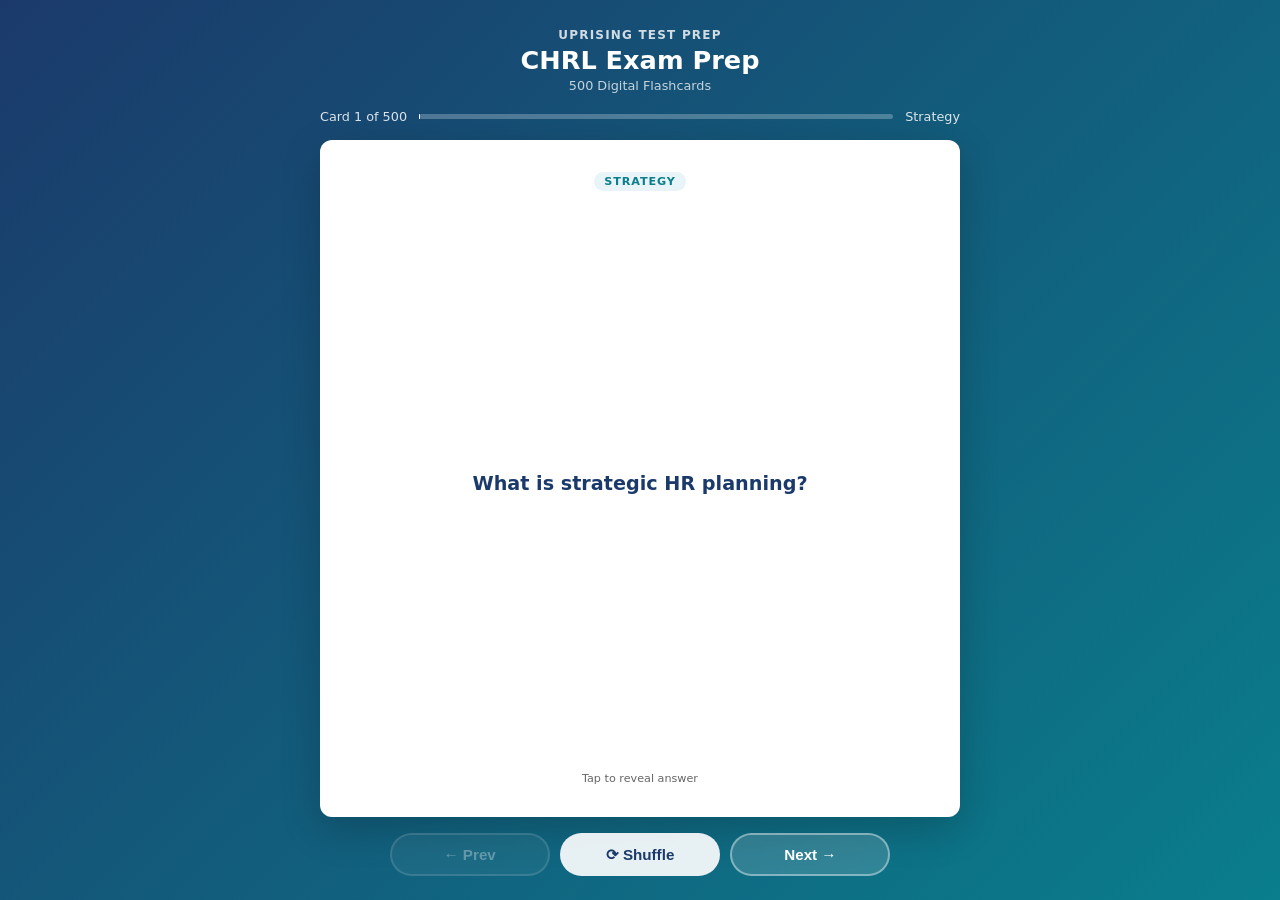
==== flashcards/index.html @ 1324adc2 "Deploy CHRL exam" ====
<!DOCTYPE html>
<html lang="en">
<head>
  <meta charset="UTF-8">
  <meta name="viewport" content="width=device-width, initial-scale=1.0">
  <title>CHRL Exam Prep — Flashcards</title>
  <style>
    :root {
      --blue:   #1B3A6B;
      --teal:   #0A7E8C;
      --ltblue: #E8F4F8;
      --white:  #FFFFFF;
      --text:   #1A1A1A;
      --muted:  #666;
      --radius: 12px;
    }
    * { box-sizing: border-box; margin: 0; padding: 0; }
    html, body { height: 100%; }
    body {
      font-family: 'Segoe UI', system-ui, sans-serif;
      background: linear-gradient(135deg, var(--blue) 0%, var(--teal) 100%);
      min-height: 100dvh;
      display: flex;
      flex-direction: column;
      align-items: center;
      padding: 1.25rem 1rem 1rem;
      gap: 0.75rem;
      overflow-x: hidden;
    }
    header { text-align: center; color: #fff; flex-shrink: 0; }
    header .brand { font-size: 0.75rem; font-weight: 700; letter-spacing: 0.1em; opacity: 0.8; text-transform: uppercase; }
    header h1 { font-size: 1.3rem; font-weight: 800; margin-top: 0.2rem; }
    header .subtitle { font-size: 0.8rem; opacity: 0.75; margin-top: 0.15rem; }
    #progress-info {
      display: flex; align-items: center; gap: 0.75rem;
      color: rgba(255,255,255,0.85); font-size: 0.8rem;
      flex-shrink: 0; width: 100%; max-width: 640px;
    }
    #progress-bar-track {
      flex: 1; background: rgba(255,255,255,0.25);
      border-radius: 4px; height: 5px;
    }
    #progress-bar-fill { height: 100%; background: #fff; border-radius: 4px; transition: width 0.3s; }
    .card-scene {
      width: 100%; max-width: 640px;
      perspective: 1200px;
      cursor: pointer;
      flex: 1; min-height: 0;
      display: flex; flex-direction: column;
    }
    .card-inner {
      position: relative; width: 100%;
      flex: 1; min-height: 0;
      transition: transform 0.55s cubic-bezier(.4,0,.2,1);
      transform-style: preserve-3d;
    }
    .card-scene.flipped .card-inner { transform: rotateY(180deg); }
    .card-face {
      position: absolute; inset: 0;
      backface-visibility: hidden; -webkit-backface-visibility: hidden;
      border-radius: var(--radius);
      display: flex; flex-direction: column;
      padding: 1.5rem 1.75rem;
      box-shadow: 0 12px 40px rgba(0,0,0,0.2);
      overflow: hidden;
    }
    .card-front { background: var(--white); align-items: center; justify-content: center; }
    .card-back  { background: var(--ltblue); transform: rotateY(180deg); }
    .card-badge {
      font-size: 0.7rem; font-weight: 700; text-transform: uppercase;
      letter-spacing: 0.08em;
      background: var(--ltblue); color: var(--teal);
      padding: 0.2rem 0.65rem; border-radius: 20px;
      margin-bottom: 0.85rem; flex-shrink: 0;
    }
    .card-back .card-badge { background: rgba(10,126,140,0.12); }
    .card-front .q-text {
      font-size: 1.1rem; font-weight: 600; color: var(--blue); line-height: 1.55;
      text-align: center; overflow-y: auto; flex: 1;
      display: flex; align-items: center; justify-content: center;
      scrollbar-width: thin; scrollbar-color: rgba(27,58,107,0.3) transparent;
    }
    .card-back .a-label { font-size: 0.7rem; font-weight: 700; color: var(--teal); text-transform: uppercase; letter-spacing: 0.08em; margin-bottom: 0.4rem; flex-shrink: 0; }
    .card-back .a-text  {
      font-size: 0.975rem; color: var(--text); line-height: 1.65;
      overflow-y: auto; flex: 1; min-height: 0; padding-right: 4px;
      scrollbar-width: thin; scrollbar-color: rgba(10,126,140,0.4) transparent;
    }
    .card-back .a-text::-webkit-scrollbar { width: 4px; }
    .card-back .a-text::-webkit-scrollbar-track { background: transparent; }
    .card-back .a-text::-webkit-scrollbar-thumb { background: rgba(10,126,140,0.4); border-radius: 4px; }
    .tap-hint { flex-shrink: 0; margin-top: 0.6rem; font-size: 0.7rem; color: var(--muted); text-align: center; }
    .card-back .tap-hint { color: var(--teal); opacity: 0.7; }
    .controls {
      display: flex; gap: 0.65rem; flex-wrap: nowrap;
      justify-content: center; flex-shrink: 0;
      width: 100%; max-width: 640px;
      padding-bottom: env(safe-area-inset-bottom, 0px);
    }
    .btn {
      padding: 0.6rem 1.2rem; border-radius: 50px;
      border: 2px solid rgba(255,255,255,0.4);
      background: rgba(255,255,255,0.15); color: #fff;
      font-weight: 700; font-size: 0.875rem; cursor: pointer;
      transition: all 0.2s; backdrop-filter: blur(4px);
      white-space: nowrap; flex: 1; max-width: 160px;
    }
    .btn:hover { background: rgba(255,255,255,0.3); border-color: rgba(255,255,255,0.7); }
    .btn:active { transform: scale(0.96); }
    .btn:disabled { opacity: 0.35; cursor: not-allowed; }
    .btn.btn-primary { background: rgba(255,255,255,0.9); color: var(--blue); border-color: transparent; }
    .btn.btn-primary:hover { background: #fff; }
    #loading { color: rgba(255,255,255,0.8); font-size: 1rem; text-align: center; padding: 3rem; flex: 1; }
    @media (min-width: 768px) {
      body { padding: 1.75rem 1.5rem 1.5rem; gap: 1rem; }
      header h1 { font-size: 1.6rem; }
      .card-face { padding: 2rem 2.5rem; }
      .card-front .q-text { font-size: 1.2rem; }
      .card-back .a-text { font-size: 1.05rem; }
      .btn { font-size: 0.95rem; padding: 0.65rem 1.4rem; }
    }
    @media (max-width: 380px) {
      body { padding: 0.75rem; gap: 0.5rem; }
      header .brand { font-size: 0.65rem; }
      header h1 { font-size: 1.1rem; }
      header .subtitle { display: none; }
      .card-face { padding: 1rem 1.1rem; }
      .card-front .q-text { font-size: 0.975rem; }
      .card-back .a-text { font-size: 0.875rem; }
      .btn { font-size: 0.8rem; padding: 0.5rem 0.75rem; }
    }
  </style>
</head>
<body>
<header>
  <div class="brand">Uprising Test Prep</div>
  <h1>CHRL Exam Prep</h1>
  <div class="subtitle">500 Digital Flashcards</div>
</header>
<div id="progress-info">
  <span id="card-counter">Card 1 of 500</span>
  <div id="progress-bar-track"><div id="progress-bar-fill" style="width:0%"></div></div>
  <span id="domain-label"></span>
</div>
<div id="loading">Loading flashcards...</div>
<div class="card-scene" id="card-scene" style="display:none" onclick="flipCard()">
  <div class="card-inner" id="card-inner">
    <div class="card-face card-front">
      <div class="card-badge" id="front-badge"></div>
      <div class="q-text" id="q-text"></div>
      <div class="tap-hint">Tap to reveal answer</div>
    </div>
    <div class="card-face card-back">
      <div class="card-badge" id="back-badge">Answer</div>
      <div class="a-label">Answer</div>
      <div class="a-text" id="a-text"></div>
      <div class="tap-hint">Tap to flip back</div>
    </div>
  </div>
</div>
<div class="controls" id="controls" style="display:none">
  <button class="btn" id="prev-btn" onclick="event.stopPropagation();move(-1)" disabled>&#8592; Prev</button>
  <button class="btn btn-primary" onclick="event.stopPropagation();shuffleCards()">&#10227; Shuffle</button>
  <button class="btn" id="next-btn" onclick="event.stopPropagation();move(1)">Next &#8594;</button>
</div>
<script>
const DOMAIN_LABELS = {
  strategy: "Strategy",
  professional_practice: "Professional Practice",
  organizational_effectiveness: "Organizational Effectiveness",
  workforce_planning_and_talent_management: "Workforce Planning and Talent Management",
  labour_and_employee_relations: "Labour and Employee Relations",
  total_rewards: "Total Rewards",
  learning_and_development: "Learning and Development",
  health_wellness_and_safe_workplace: "Health Wellness and Safe Workplace",
  hr_metrics_reporting_and_financial_management: "HR Metrics Reporting and Financial Management",
  employment_contracts_and_terminations: "Employment Contracts and Terminations",
  employer_obligations: "Employer Obligations",
  regulations_and_legislation: "Regulations and Legislation",
};
let cards   = [];
let current = 0;
async function init() {
  try {
    const res = await fetch('flashcards.json');
    if (!res.ok) throw new Error('Network error');
    cards = await res.json();
    document.getElementById('loading').style.display    = 'none';
    document.getElementById('card-scene').style.display = 'flex';
    document.getElementById('controls').style.display   = 'flex';
    show();
  } catch (e) {
    document.getElementById('loading').textContent = 'Error loading flashcards. Please try refreshing.';
  }
}
function domainLabel(key) {
  return DOMAIN_LABELS[key] || key.replace(/_/g, ' ').replace(/\b\w/g, c => c.toUpperCase());
}
function show() {
  const c = cards[current];
  document.getElementById('card-scene').classList.remove('flipped');
  document.getElementById('a-text').scrollTop = 0;
  const label = domainLabel(c.domain || c.chapter || '');
  document.getElementById('q-text').textContent       = c.front;
  document.getElementById('a-text').textContent       = c.back;
  document.getElementById('front-badge').textContent  = label;
  document.getElementById('back-badge').textContent   = label;
  document.getElementById('card-counter').textContent = `Card ${current+1} of ${cards.length}`;
  document.getElementById('domain-label').textContent = label;
  document.getElementById('progress-bar-fill').style.width = `${((current+1)/cards.length*100).toFixed(1)}%`;
  document.getElementById('prev-btn').disabled = current === 0;
  document.getElementById('next-btn').disabled = current === cards.length - 1;
}
function flipCard() { document.getElementById('card-scene').classList.toggle('flipped'); }
function move(dir) {
  const next = current + dir;
  if (next < 0 || next >= cards.length) return;
  current = next; show();
}
function shuffleCards() {
  for (let i = cards.length - 1; i > 0; i--) {
    const j = Math.floor(Math.random() * (i+1));
    [cards[i], cards[j]] = [cards[j], cards[i]];
  }
  current = 0; show();
}
document.addEventListener('keydown', e => {
  if (e.key === 'ArrowRight' || e.key === 'ArrowDown') move(1);
  else if (e.key === 'ArrowLeft' || e.key === 'ArrowUp') move(-1);
  else if (e.key === ' ' || e.key === 'Enter') { e.preventDefault(); flipCard(); }
});
init();
</script>
</body>
</html>
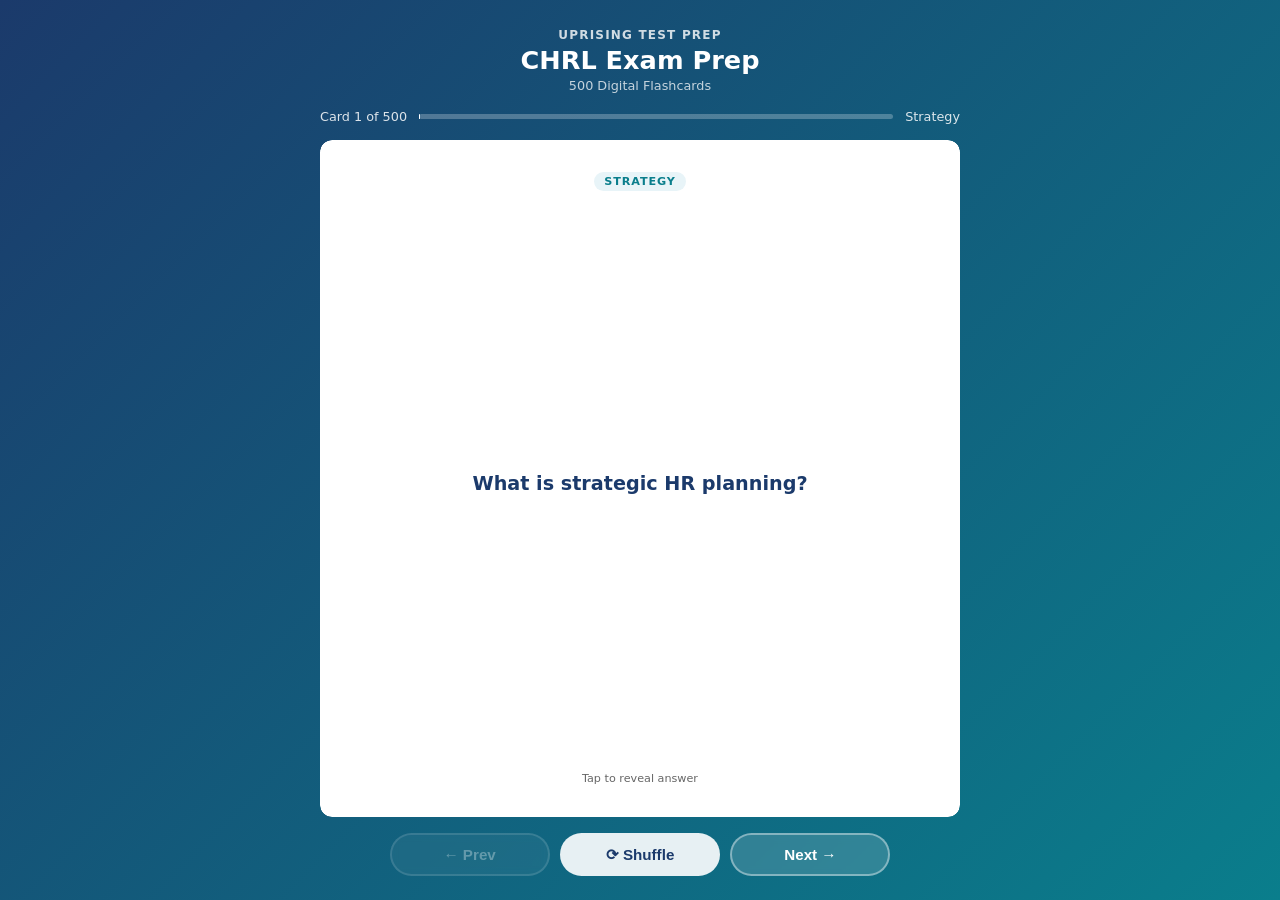
==== commit 514ef541: "Flashcards: clip the answer at the card so it cannot cover Prev/Next in Safari and on iOS" ====
--- a/flashcards/index.html
+++ b/flashcards/index.html
@@ -19,7 +19,12 @@
     body {
       font-family: 'Segoe UI', system-ui, sans-serif;
       background: linear-gradient(135deg, var(--blue) 0%, var(--teal) 100%);
-      min-height: 100dvh;
+      /* Pinned, not min-height: the page must never grow, or the controls
+         get pushed below the fold on iOS where 100dvh and height:100%
+         disagree. The height:100% rule above is the pre-dvh fallback. */
+      height: 100dvh;
+      max-height: 100dvh;
+      overflow: hidden;
       display: flex;
       flex-direction: column;
       align-items: center;
@@ -47,6 +52,13 @@
       cursor: pointer;
       flex: 1; min-height: 0;
       display: flex; flex-direction: column;
+    
+      /* WebKit does not clip overflow inside a preserve-3d context, so the
+         answer pane's own clip is dropped and a long answer paints over the
+         Prev/Next row. This element only sets the perspective and is NOT
+         itself in the 3D context, so its clip is honoured in every engine. */
+      overflow: hidden;
+      border-radius: var(--radius);
     }
     .card-inner {
       position: relative; width: 100%;
@@ -63,6 +75,12 @@
       padding: 1.5rem 1.75rem;
       box-shadow: 0 12px 40px rgba(0,0,0,0.2);
       overflow: hidden;
+    
+      /* Painting through a mask forces WebKit to allocate a real clipping
+         layer for a 3D-transformed element, which is what makes the
+         overflow:hidden and the rounded corners above actually apply. */
+      -webkit-mask-image: -webkit-radial-gradient(#fff, #000);
+              mask-image: radial-gradient(#fff, #000);
     }
     .card-front { background: var(--white); align-items: center; justify-content: center; }
     .card-back  { background: var(--ltblue); transform: rotateY(180deg); }
@@ -85,6 +103,9 @@
       font-size: 0.975rem; color: var(--text); line-height: 1.65;
       overflow-y: auto; flex: 1; min-height: 0; padding-right: 4px;
       scrollbar-width: thin; scrollbar-color: rgba(10,126,140,0.4) transparent;
+    
+      -webkit-overflow-scrolling: touch;
+      overscroll-behavior: contain;
     }
     .card-back .a-text::-webkit-scrollbar { width: 4px; }
     .card-back .a-text::-webkit-scrollbar-track { background: transparent; }
